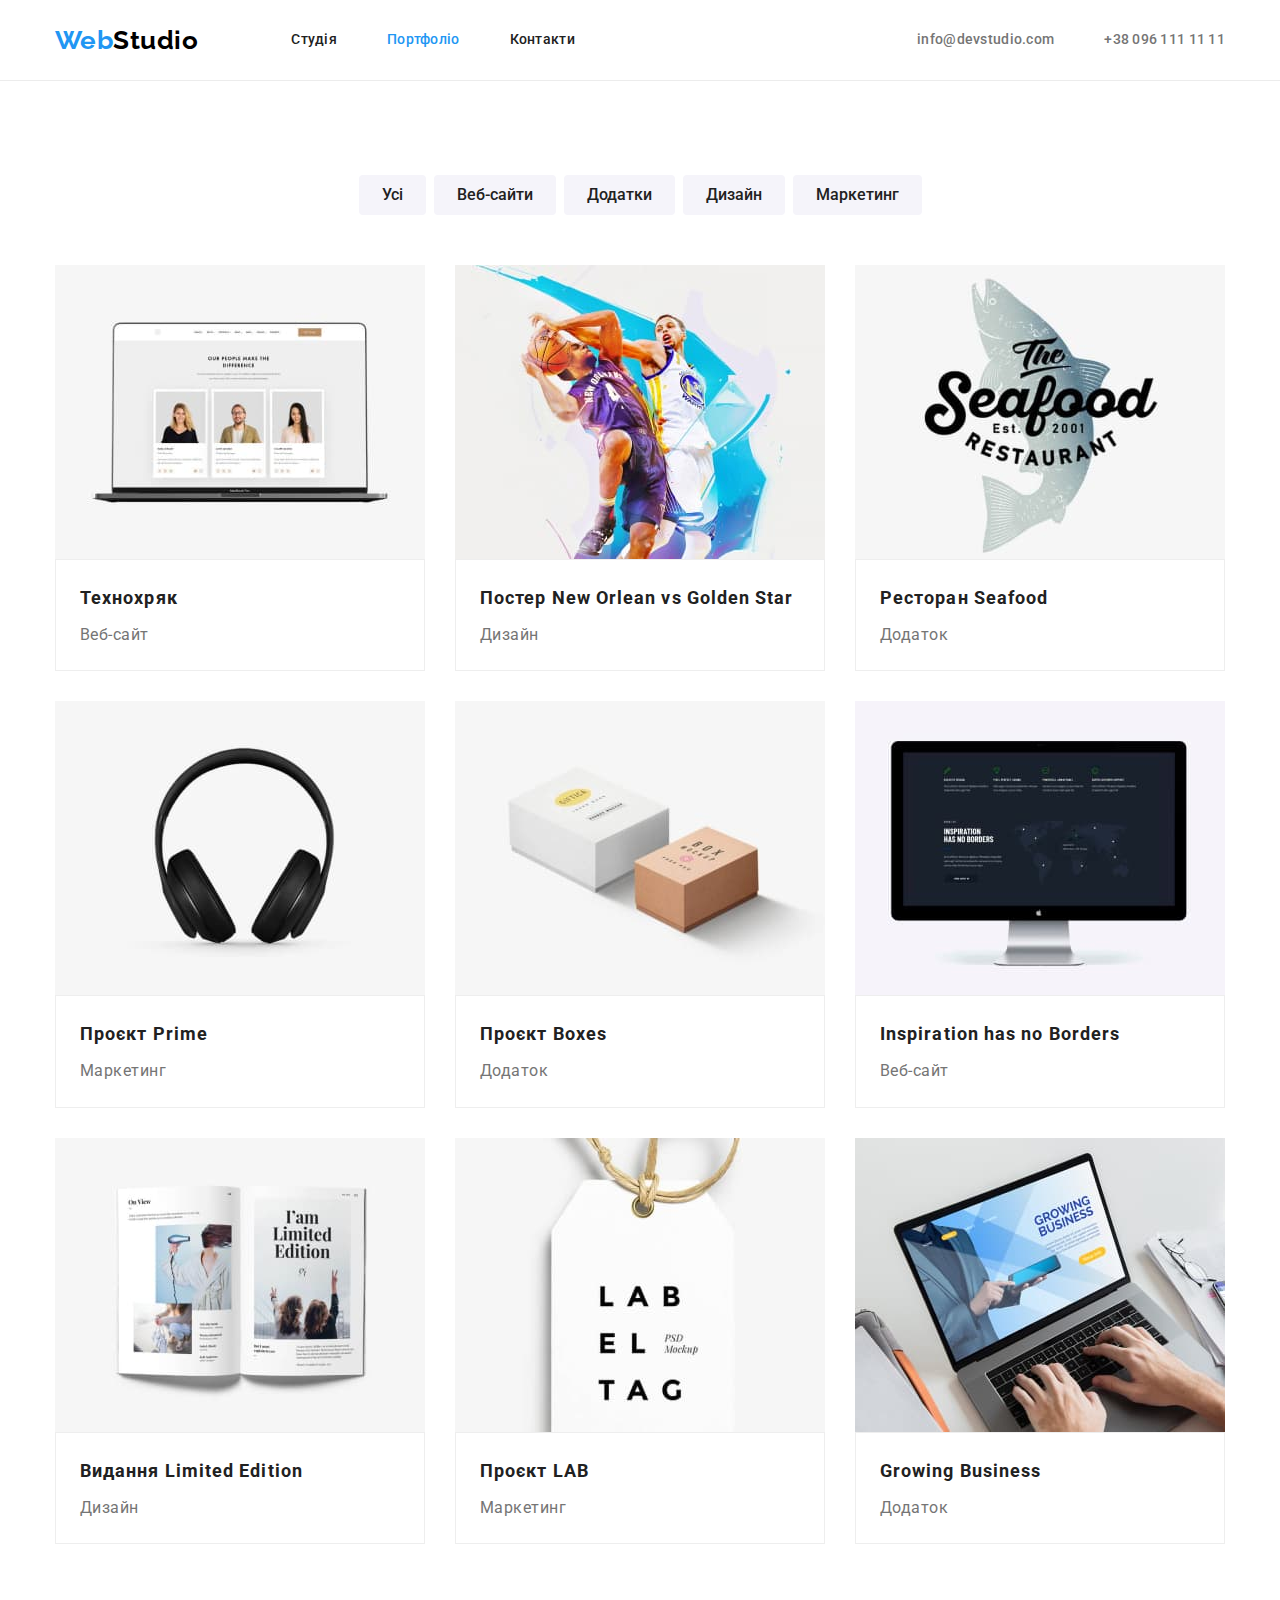
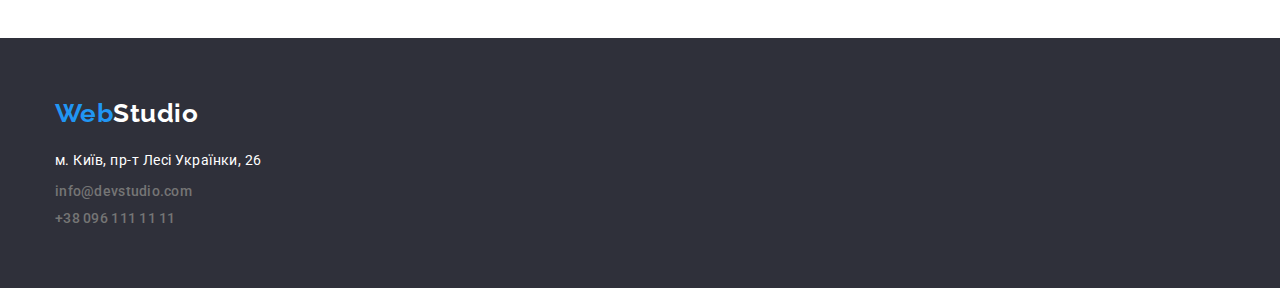
==== portfolio.html @ 9a64908c "First commit" ====
<!DOCTYPE html>
<html lang="uk">
  <head>
    <meta charset="UTF-8" />
    <meta http-equiv="X-UA-Compatible" content="IE=edge" />
    <meta name="viewport" content="width=device-width, initial-scale=1.0" />
    <title>Web Studio</title>

    <link rel="preconnect" href="https://fonts.googleapis.com" />
    <link rel="preconnect" href="https://fonts.gstatic.com" crossorigin />
    <link
      href="https://fonts.googleapis.com/css2?family=Raleway:wght@700&family=Roboto:wght@400;500;700;900&display=swap"
      rel="stylesheet"
    />
    <link
      rel="stylesheet"
      href="https://cdnjs.cloudflare.com/ajax/libs/modern-normalize/1.1.0/modern-normalize.min.css"
    />
    <link rel="stylesheet" href="./css/styles.css" />
  </head>
  <body>
    <!-- header -->
    <header class="header">
      <div class="container main-nav">
        <nav class="main-nav">
          <a class="logo head" href="./index.html">
            <span class="logo-web">Web</span><span class="logo-std">Studio</span>
          </a>
          <ul class="site-nav">
            <li class="item"><a class="link state" href="./index.html">Студія</a></li>
            <li class="item">
              <a class="link state current" href="./portfolio.html">Портфоліо</a>
            </li>
            <li class="item"><a class="link state" href="">Контакти</a></li>
          </ul>
        </nav>
        <ul class="auth-head">
          <li class="item">
            <a class="contacts state" href="mailto:info@devstudio.com">info@devstudio.com</a>
          </li>
          <li class="item">
            <a class="contacts state" href="tel:+380961111111">+38 096 111 11 11</a>
          </li>
        </ul>
      </div>
    </header>
    <main>
      <section class="portfolio section">
        <div class="container">
          <h1 class="visually-hidden">Приклади робіт</h1>
          <ul class="portfolio-btn">
            <li class="item"><button class="button" type="button">Усі</button></li>
            <li class="item"><button class="button" type="button">Веб-сайти</button></li>
            <li class="item"><button class="button" type="button">Додатки</button></li>
            <li class="item"><button class="button" type="button">Дизайн</button></li>
            <li class="item"><button class="button" type="button">Маркетинг</button></li>
          </ul>
          <ul class="projects">
            <li class="item">
              <div class="card">
                <a href="#">
                  <div class="card-thumb">
                    <img src="images/portfolio1.jpg" alt="Веб-сайт" width="370" />
                  </div>
                  <div class="card-content">
                    <h2 class="project-title">Технохряк</h2>
                    <p class="project-text">Веб-сайт</p>
                  </div></a
                >
              </div>
            </li>
            <li class="item">
              <div class="card">
                <a href="#"
                  ><div class="card-thumb">
                    <img src="images/portfolio2.jpg" alt="Дизайн" width="370" />
                  </div>
                  <div class="card-content">
                    <h2 class="project-title">Постер New Orlean vs Golden Star</h2>
                    <p class="project-text">Дизайн</p>
                  </div>
                </a>
              </div>
            </li>
            <li class="item">
              <div class="card">
                <a href="#"
                  ><div class="card-thumb">
                    <img src="images/portfolio3.jpg" alt="Додаток" width="370" />
                  </div>
                  <div class="card-content">
                    <h2 class="project-title">Ресторан Seafood</h2>
                    <p class="project-text">Додаток</p>
                  </div>
                </a>
              </div>
            </li>
            <li class="item">
              <div class="card">
                <a href="#"
                  ><div class="card-thumb">
                    <img src="images/portfolio4.jpg" alt="Маркетинг" width="370" />
                  </div>
                  <div class="card-content">
                    <h2 class="project-title">Проєкт Prime</h2>
                    <p class="project-text">Маркетинг</p>
                  </div>
                </a>
              </div>
            </li>
            <li class="item">
              <div class="card">
                <a href="#"
                  ><div class="card-thumb">
                    <img src="images/portfolio5.jpg" alt="Додаток" width="370" />
                  </div>
                  <div class="card-content">
                    <h2 class="project-title">Проєкт Boxes</h2>
                    <p class="project-text">Додаток</p>
                  </div>
                </a>
              </div>
            </li>

            <li class="item">
              <div class="card">
                <a href="#"
                  ><div class="card-thumb">
                    <img src="images/portfolio6.jpg" alt="Веб-сайт" width="370" />
                  </div>
                  <div class="card-content">
                    <h2 class="project-title">Inspiration has no Borders</h2>
                    <p class="project-text">Веб-сайт</p>
                  </div>
                </a>
              </div>
            </li>
            <li class="item">
              <div class="card">
                <a href="#"
                  ><div class="card-thumb">
                    <img src="images/portfolio7.jpg" alt="Дизайн" width="370" />
                  </div>
                  <div class="card-content">
                    <h2 class="project-title">Видання Limited Edition</h2>
                    <p class="project-text">Дизайн</p>
                  </div>
                </a>
              </div>
            </li>
            <li class="item">
              <div class="card">
                <a href="#"
                  ><div class="card-thumb">
                    <img src="images/portfolio8.jpg" alt="Маркетинг" width="370" />
                  </div>
                  <div class="card-content">
                    <h2 class="project-title">Проєкт LAB</h2>
                    <p class="project-text">Маркетинг</p>
                  </div>
                </a>
              </div>
            </li>

            <li class="item">
              <div class="card">
                <a href="#"
                  ><div class="card-thumb">
                    <img src="images/portfolio9.jpg" alt="Додаток" width="370" />
                  </div>
                  <div class="card-content">
                    <h2 class="project-title">Growing Business</h2>
                    <p class="project-text">Додаток</p>
                  </div>
                </a>
              </div>
            </li>
          </ul>
        </div>
      </section>
    </main>
    <!-- Footer -->
    <footer class="footer">
      <div class="container">
        <a class="logo foot" href="./index.html">
          <span class="logo-web">Web</span><span class="logo-std-white">Studio</span></a
        >
        <address class="adress">
          <ul>
            <li class="item">
              <a
                class="adress-street state"
                href="https://goo.gl/maps/CPtrU1FHBa2aNyZL9"
                target="_blank"
                rel="noopener noreferrer nofollow"
                >м. Київ, пр-т Лесі Українки, 26</a
              >
            </li>
            <li class="item">
              <a class="contacts state" href="mailto:info@devstudio.com">info@devstudio.com</a>
            </li>
            <li class="item">
              <a class="contacts state" href="tel:+380961111111">+38 096 111 11 11</a>
            </li>
          </ul>
        </address>
      </div>
    </footer>
  </body>
</html>
---- css/styles.css ----
:root {
  --primary-text-color: #757575;
  --title-text-color: #212121;
  --accent-color: #2196f3;
  --primary-bcg-color: #ffffff;
  --footer-bcg-color: #2f303a;
  --card-shadow: 0px 1px 3px rgba(0, 0, 0, 0.12), 0px 1px 1px rgba(0, 0, 0, 0.14),
    0px 2px 1px rgba(0, 0, 0, 0.2);
  --main-gap-layot: 30px;
}

/* default styles*/

body {
  color: var(--primary-text-color);
  background-color: var(--primary-bcg-color);
  font-family: 'Roboto', sans-serif;
  letter-spacing: 0.03em;
}

li {
  list-style-type: none;
  padding: 0;
  margin: 0;
}

.visually-hidden {
  margin: 0;

  position: absolute;
  width: 1px;
  height: 1px;
  margin: -1px;
  border: 0;
  padding: 0;

  white-space: nowrap;
  clip-path: inset(100%);
  clip: rect(0 0 0 0);
  overflow: hidden;
}

.container {
  width: 1200px;
  padding-left: 15px;
  padding-right: 15px;
  margin-left: auto;
  margin-right: auto;
}

h1,
h2,
h3,
h4,
h5,
h6,
p,
ul {
  margin: 0;
  padding: 0;
}

img {
  display: block;
  max-width: auto;
}

/* Header styles */

header {
  border-bottom: 1px solid #ececec;
}

.logo {
  display: block;
  margin-right: auto;

  font-family: 'Raleway', sans-serif;
  font-weight: 700;
  font-size: 26px;
  line-height: 1.19;
  text-decoration: none;
}

.logo.head {
  padding-top: 22px;
  padding-bottom: 22px;
}

.logo-web {
  color: var(--accent-color);
}

.logo-std {
  color: #000000;
}

.logo-std-white {
  color: #ffffff;
}

.site-nav {
  display: flex;
  margin-left: 93px;
}

.site-nav .item:not(:last-child) {
  margin-right: 50px;
}
.site-nav .link {
  display: block;
  padding-top: 32px;
  padding-bottom: 32px;

  color: var(--title-text-color);
  font-weight: 500;
  font-size: 14px;
  line-height: 1.14;
  text-decoration: none;
  letter-spacing: 0.02em;
}

.site-nav .current {
  color: var(--accent-color);
}

.icon-header {
  display: inline-block;
  width: 16px;
  height: 12px;
  margin-right: 10px;

  outline: 2px solid red;
}
.auth-head {
  display: flex;
  margin-left: auto;
}

.auth-head .contacts {
  display: block;
  padding-top: 32px;
  padding-bottom: 32px;
}

.auth-head .item + .item {
  margin-left: 50px;
}

.main-nav {
  display: flex;
  align-items: center;
}

.contacts {
  color: #757575;
  font-weight: 500;
  font-size: 14px;
  line-height: 1.14;
  text-decoration: none;
  letter-spacing: 0.02em;
}

.state:hover,
.state:focus {
  color: var(--accent-color);
}
.section {
  margin: 0 auto;
  padding-top: 94px;
  padding-bottom: 94px;
}

/* Hero styles */

.overlay {
  margin-left: auto;
  margin-right: auto;
  max-width: 1600px;
  max-height: 600px;

  background-image: linear-gradient(to right, rgba(47, 48, 58, 0.4), rgba(47, 48, 58, 0.4)),
    url(../images/hero.jpg);
  background-position: center;
  outline: 2px solid tomato;
  background-color: #2f303a;
}

.hero {
  padding: 200px 0;

  text-align: center;
}

.hero-title {
  margin: 0 auto 30px;
  max-width: 696px;

  color: #ffffff;
  font-weight: 900;
  font-size: 44px;
  line-height: 1.36;
  text-align: center;
  letter-spacing: 0.06em;
  text-transform: uppercase;
}

.main-button {
  display: inline-block;
  min-width: 216px;
  padding: 10px 32px;
  border: 1px solid transparent;
  border-radius: 4px;

  font-family: inherit;
  font-weight: 700;
  font-size: 16px;
  line-height: 1.9;
  align-items: center;
  text-align: center;
  letter-spacing: 0.06em;
  color: #ffffff;

  background-color: var(--accent-color);
  cursor: pointer;
}

.main-button:hover,
.main-button:focus,
.main-button:active {
  background-color: #188ce8;
}

/* Section feature styles */

.feature-list {
  display: flex;
  justify-content: center;
  align-items: flex-start;
}

.feature-list .item:not(:last-child) {
  margin-right: var(--main-gap-layot);
}

.feature-list .item {
  max-width: 270px;
}

.icon-feature {
  margin-bottom: 30px;

  display: flex;
  justify-content: center;
  align-items: center;
  width: 270px;
  height: 120px;
  background-color: #f5f4fa;
}

.icon-features {
  width: 70px;
  height: 70px;
}

.features-title {
  margin-top: 0;
  margin-bottom: 10px;

  color: var(--title-text-color);
  font-weight: 700;
  font-size: 14px;
  line-height: 1.14;
  text-transform: uppercase;
}

.features-text {
  margin-top: 0;
  font-weight: 400;
  font-size: 14px;
  line-height: 1.71;
}

/* Section work styles */

.work {
  padding-top: 0;
}

.work-title {
  padding-top: ;
  margin-bottom: 50px;
}

.work-list {
  display: flex;
  justify-content: space-between;
}

.work-title,
.about-title {
  margin-bottom: 50px;

  color: var(--title-text-color);
  font-weight: 700;
  font-size: 36px;
  line-height: 1.17;
  text-align: center;
}

/* Section about styles */

.about {
  background-color: #f5f4fa;
}

.about-team {
  display: flex;
}

.about-team li:last-child {
  margin-right: 0;
}

.about-team li {
  background-color: var(--primary-bcg-color);
}

.about-team li:not(:last-child) {
  margin-right: var(--main-gap-layot);
}

.team-title {
  margin-bottom: 10px;

  color: var(--title-text-color);
  font-weight: 500;
  font-size: 16px;
  line-height: 1.19;
  text-align: center;
}

.about-text {
  font-size: 16px;
  line-height: 1.19;
  text-align: center;
  margin-bottom: 16px;
}

.about-card {
  box-shadow: var(--card-shadow);
  border-bottom: 1px solid #ffffff;
  border-radius: 0px 0px 4px 4px;
}

.about-card-cont {
  padding-bottom: var(--main-gap-layot);
  padding-top: var(--main-gap-layot);
}

.thumb-icon-about {
  display: flex;
  justify-content: center;
}

.thumb-icon-about a {
  display: flex;
  justify-content: center;
  align-items: center;
  align-items: center;
  width: 44px;
  height: 44px;
  border-radius: 2px;
}

.thumb-icon-about a:not(:last-child) {
  margin-right: 10px;
}

.icon-about {
  width: 20px;
  height: 20px;
}

/* Page portfolio.html */

/* Section portfolio styles */

.portfolio-btn {
  display: flex;
  justify-content: center;

  margin-bottom: 50px;
}

.portfolio-btn .item:not(:last-child) {
  margin-right: 8px;
}

.button {
  display: inline-block;
  padding: 6px 22px;
  border-radius: 4px;
  border: 1px solid transparent;

  color: var(--title-text-color);
  background-color: #f5f4fa;
  cursor: pointer;
  font-family: inherit;
  font-weight: 500;
  font-size: 16px;
  line-height: 1.62;
  text-align: center;
}

.button:hover,
.button:focus,
.button:active {
  color: var(--primary-bcg-color);
  background-color: var(--accent-color);
}

.projects {
  margin: 0;
  padding: 0;

  display: flex;
  flex-wrap: wrap;

  margin-left: -30px;
  margin-top: -30px;
}

.projects .item {
  flex-basis: calc(100% / 3 - 30px);

  margin-left: var(--main-gap-layot);
  margin-top: var(--main-gap-layot);
}

.projects .project-title {
  color: var(--title-text-color);
  font-weight: 700;
  font-size: 18px;
  line-height: 2;
  letter-spacing: 0.06em;
}

.project-text {
  color: var(--primary-text-color);
  font-size: 16px;
  line-height: 1.9;
  margin-top: 4px;
}

.card-content {
  padding: 20px 24px;
}

.card-content {
  border: 1px solid #eeeeee;
}

.projects a {
  text-decoration: none;
}

/* Footer styles */

.footer {
  background-color: var(--footer-bcg-color);
  padding-top: 60px;
  padding-bottom: 60px;
}

.logo.foot {
  display: block;
  margin-bottom: 20px;
}

.adress {
  font-style: normal;
  letter-spacing: 0.03em;
}
.adress-street {
  margin-bottom: 9px;

  color: #ffffff;
  font-size: 14px;
  line-height: 1.71;
  text-decoration: none;
}

.adress .item:not(:last-child) {
  margin-bottom: 9px;
}
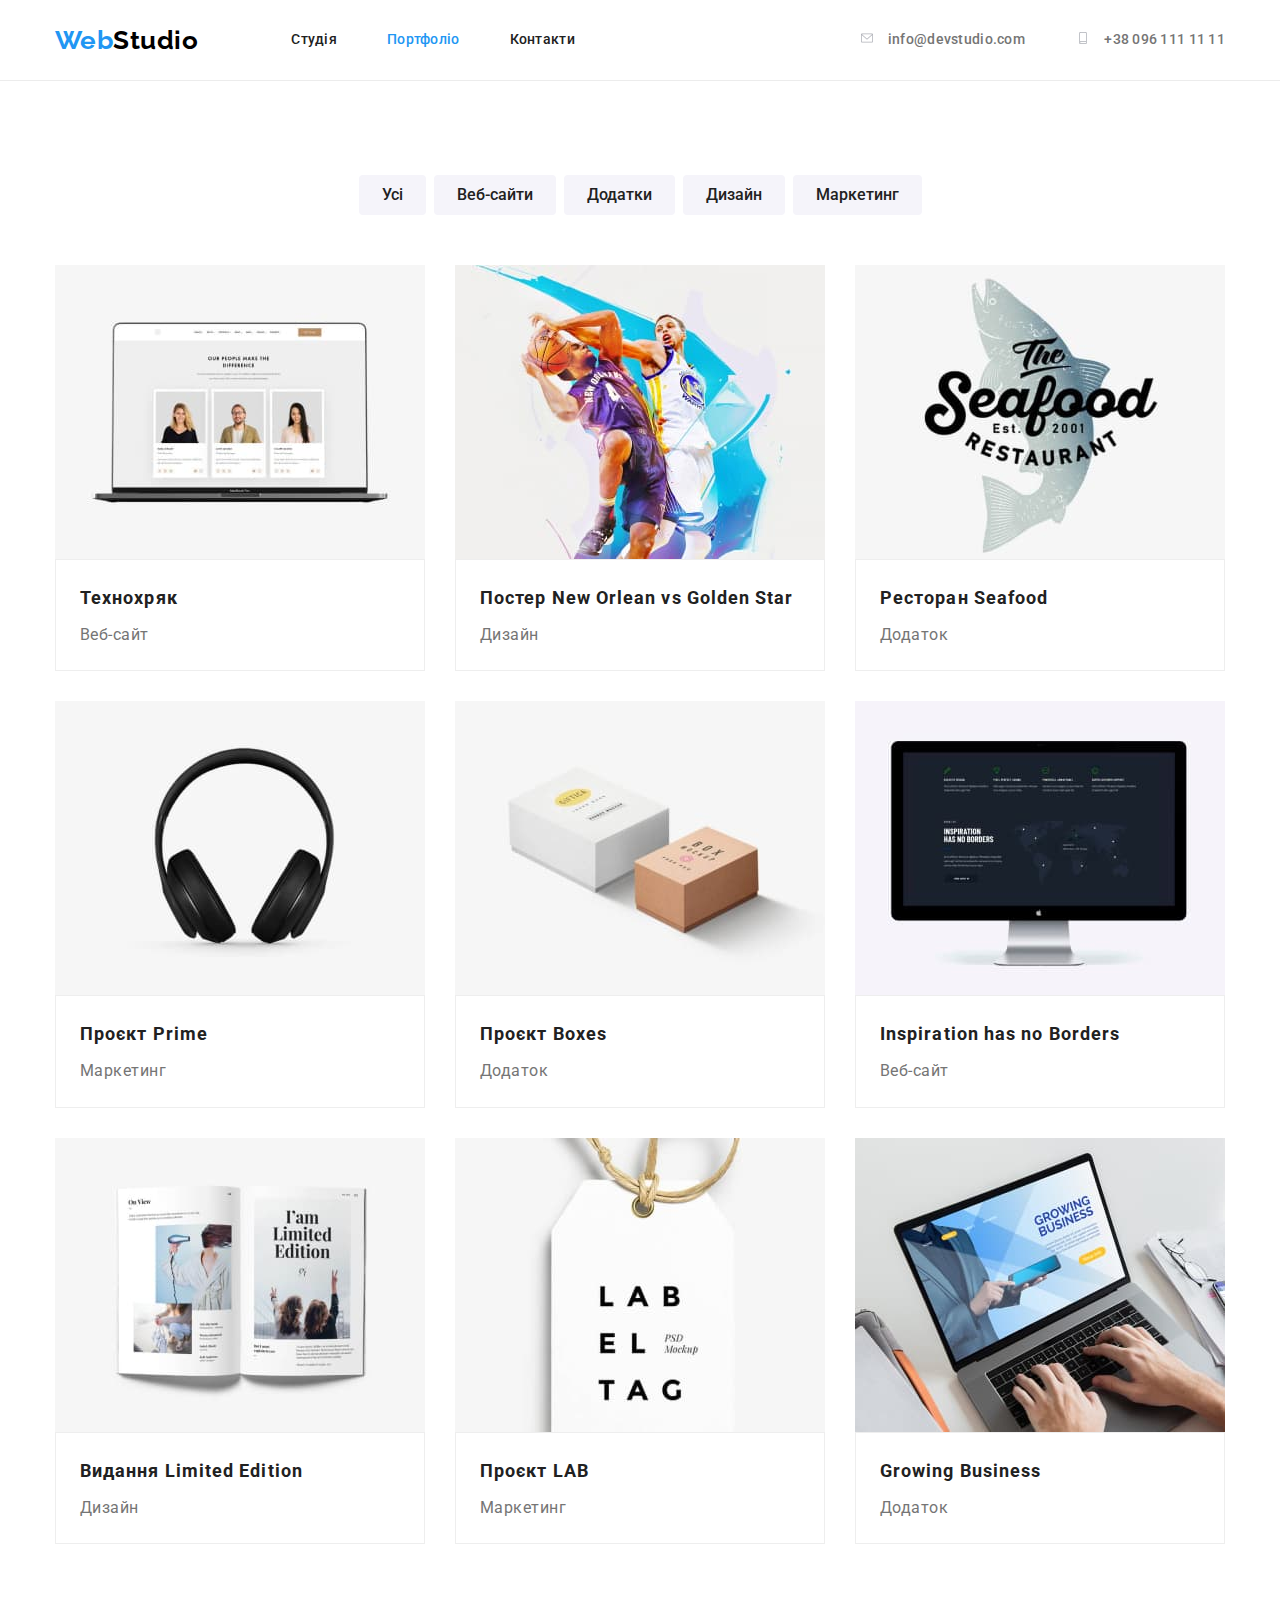
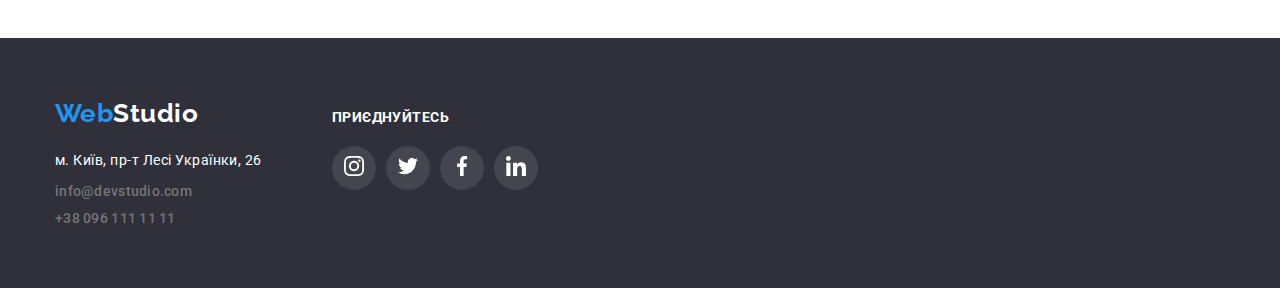
==== commit ab182af0: "update commit" ====
--- a/portfolio.html
+++ b/portfolio.html
@@ -36,10 +36,17 @@
         </nav>
         <ul class="auth-head">
           <li class="item">
-            <a class="contacts state" href="mailto:info@devstudio.com">info@devstudio.com</a>
+            <a class="contacts state" href="mailto:info@devstudio.com">
+              <svg width="16px" height="12px" class="icon-header state">
+                <use href="./images/icons-web.svg#icon-envelope"></use></svg>
+              info@devstudio.com</a>
           </li>
           <li class="item">
-            <a class="contacts state" href="tel:+380961111111">+38 096 111 11 11</a>
+            <a class="contacts state" href="tel:+380961111111">
+              <svg width="16px" height="12px" class="icon-header state">
+                <use href="./images/icons-web.svg#icon-smartphone"></use></svg>
+              +38 096 111 11 11</a
+            >
           </li>
         </ul>
       </div>
@@ -181,7 +188,8 @@
     </main>
     <!-- Footer -->
     <footer class="footer">
-      <div class="container">
+      <div class="container footer-content ">
+        <div>
         <a class="logo foot" href="./index.html">
           <span class="logo-web">Web</span><span class="logo-std-white">Studio</span></a
         >
@@ -205,6 +213,24 @@
           </ul>
         </address>
       </div>
+      <div class="social-links">
+        <p class="join-text">приєднуйтесь</p>
+          <ul class="social-icon">
+            <li class="item"><a href="#"
+              ><svg class="social-log" width="20px" height="20px">
+                <use href="./images/icons-web.svg#icon-instagram"></use></svg></a></li>
+            <li class="item"><a href="#"
+              ><svg class="social-log" width="20px" height="20px">
+                <use href="./images/icons-web.svg#icon-twitter"></use></svg></a></li>
+            <li class="item"><a href="#"
+              ><svg class="social-log" width="20px" height="20px">
+                <use href="./images/icons-web.svg#icon-facebook"></use></svg></a></li>
+            <li class="item"><a href="#"
+              ><svg class="social-log" width="20px" height="20px">
+                <use href="./images/icons-web.svg#icon-linkedin"></use></svg></a></li>
+          </div>
+        </ul>
+      </div>
     </footer>
   </body>
 </html>
--- a/css/styles.css
+++ b/css/styles.css
@@ -126,11 +126,8 @@
 
 .icon-header {
   display: inline-block;
-  width: 16px;
-  height: 12px;
   margin-right: 10px;
-
-  outline: 2px solid red;
+  fill: #afb1b8;
 }
 .auth-head {
   display: flex;
@@ -164,7 +161,9 @@
 .state:hover,
 .state:focus {
   color: var(--accent-color);
-}
+  fill: var(--accent-color);
+}
+
 .section {
   margin: 0 auto;
   padding-top: 94px;
@@ -258,11 +257,6 @@
   background-color: #f5f4fa;
 }
 
-.icon-features {
-  width: 70px;
-  height: 70px;
-}
-
 .features-title {
   margin-top: 0;
   margin-bottom: 10px;
@@ -288,7 +282,6 @@
 }
 
 .work-title {
-  padding-top: ;
   margin-bottom: 50px;
 }
 
@@ -298,7 +291,8 @@
 }
 
 .work-title,
-.about-title {
+.about-title,
+.clients-title {
   margin-bottom: 50px;
 
   color: var(--title-text-color);
@@ -367,19 +361,55 @@
   display: flex;
   justify-content: center;
   align-items: center;
-  align-items: center;
   width: 44px;
   height: 44px;
-  border-radius: 2px;
+  border-radius: 100%;
+}
+
+.thumb-icon-about a:hover,
+.thumb-icon-about a:focus {
+  background-color: var(--accent-color);
 }
 
 .thumb-icon-about a:not(:last-child) {
   margin-right: 10px;
 }
 
-.icon-about {
-  width: 20px;
-  height: 20px;
+.about-icons {
+  fill: #afb1b8;
+}
+
+.about-icons:hover,
+.about-icons:focus {
+  fill: var(--primary-bcg-color);
+}
+
+/* Section clients styles */
+.clients-list {
+  display: flex;
+  justify-content: center;
+  align-items: center;
+}
+
+.clients-list .item {
+  display: flex;
+  justify-content: center;
+  align-items: center;
+  width: 170px;
+  height: 92px;
+  border: 1px solid #afb1b8;
+  border-radius: 4px;
+  fill: #afb1b8;
+}
+
+.clients-list .item:not(:last-child) {
+  margin-right: 30px;
+}
+
+.clients-list .item:hover,
+.clients-list .item:focus {
+  fill: var(--accent-color);
+  border: 1px solid var(--accent-color);
 }
 
 /* Page portfolio.html */
@@ -418,6 +448,8 @@
 .button:active {
   color: var(--primary-bcg-color);
   background-color: var(--accent-color);
+  box-shadow: 0px 3px 1px rgba(0, 0, 0, 0.1), 0px 1px 2px rgba(0, 0, 0, 0.08),
+    0px 2px 2px rgba(0, 0, 0, 0.12);
 }
 
 .projects {
@@ -465,6 +497,11 @@
   text-decoration: none;
 }
 
+.card:hover,
+.card:focus {
+  box-shadow: var(--card-shadow);
+}
+
 /* Footer styles */
 
 .footer {
@@ -494,3 +531,52 @@
 .adress .item:not(:last-child) {
   margin-bottom: 9px;
 }
+
+.footer-content {
+  display: flex;
+  align-items: baseline;
+}
+
+.join-text {
+  margin-bottom: 20px;
+
+  color: var(--primary-bcg-color);
+  font-weight: 700;
+  font-size: 14px;
+  line-height: 1.14;
+  letter-spacing: 0.03em;
+  text-transform: uppercase;
+}
+
+.social-links {
+  margin-left: 70px;
+}
+
+.social-icon {
+  display: flex;
+  justify-content: center;
+}
+
+.social-icon .item {
+  display: flex;
+  justify-content: center;
+  align-items: center;
+  width: 44px;
+  height: 44px;
+  border-radius: 100%;
+
+  background-color: rgba(255, 255, 255, 0.1);
+}
+
+.social-icon .item:hover,
+.social-icon .item:focus {
+  background-color: var(--accent-color);
+}
+
+.social-icon .item:not(:last-child) {
+  margin-right: 10px;
+}
+
+.social-log {
+  fill: var(--primary-bcg-color);
+}
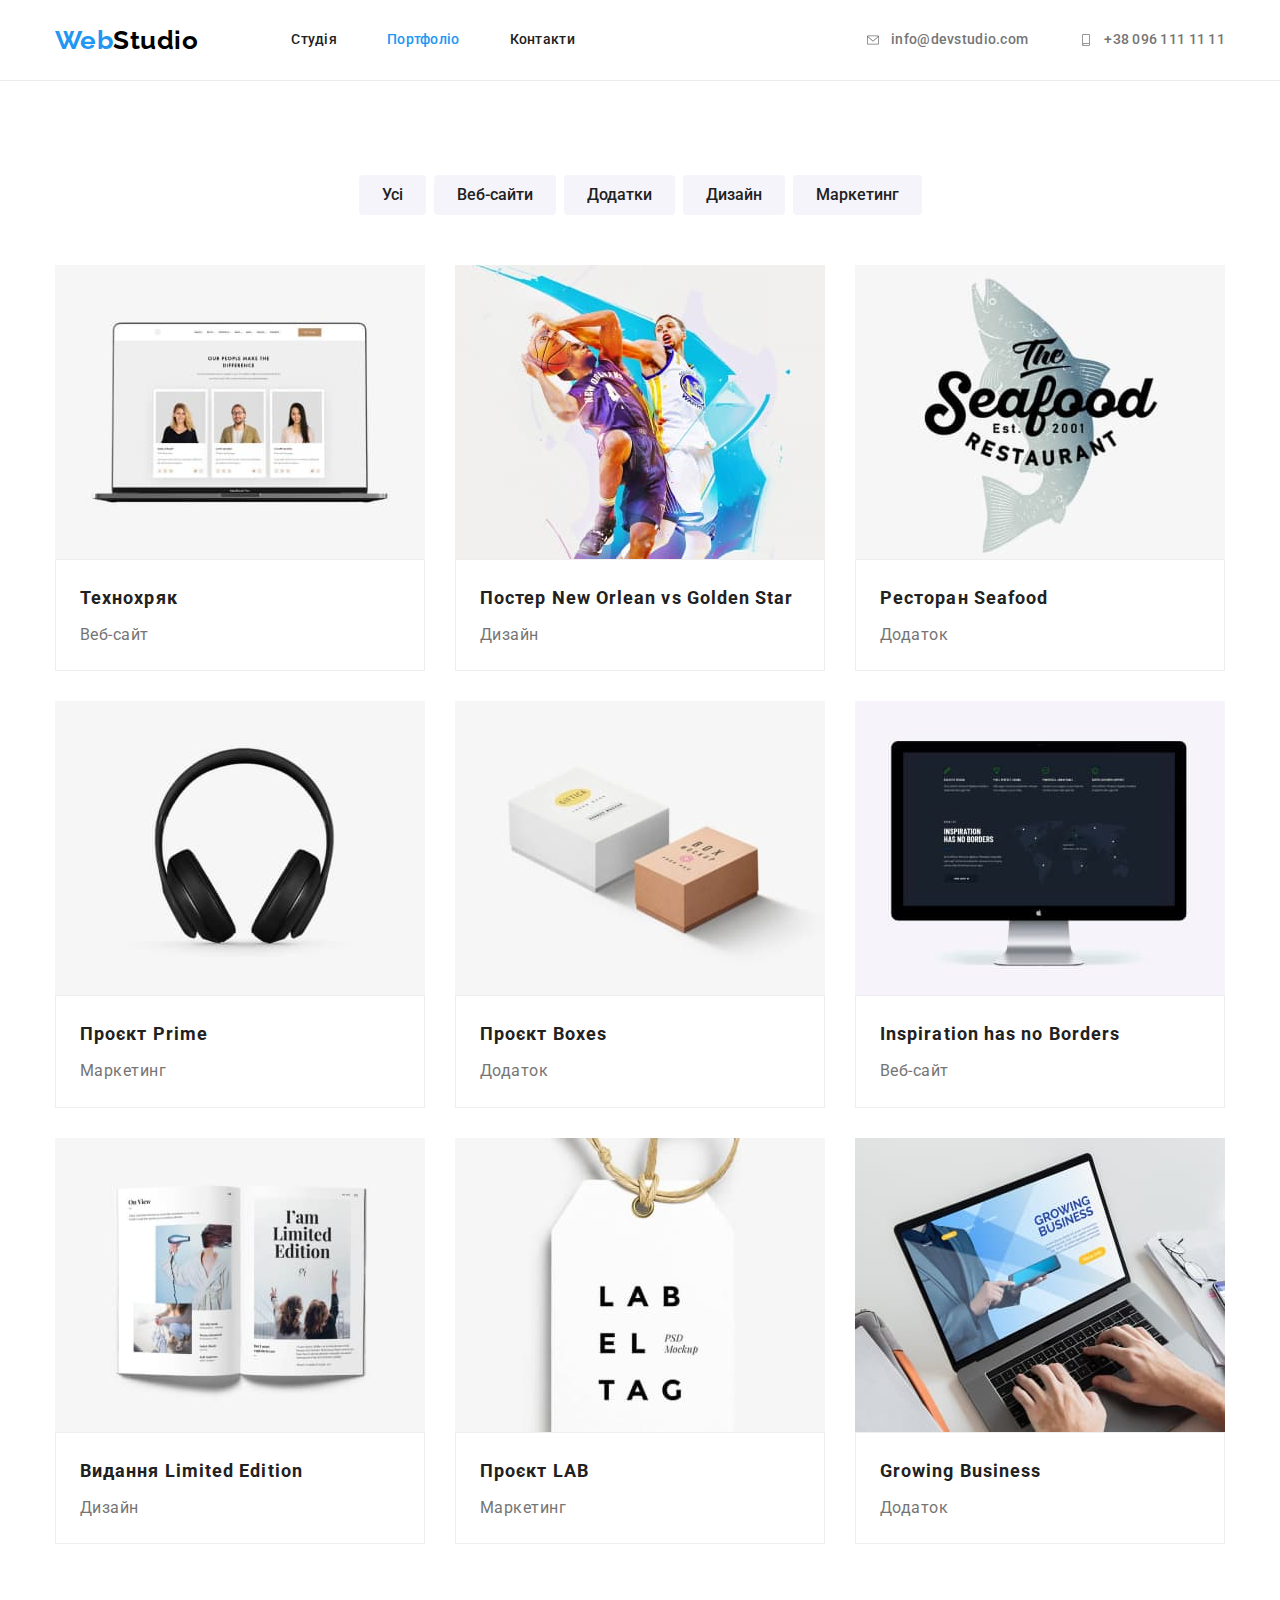
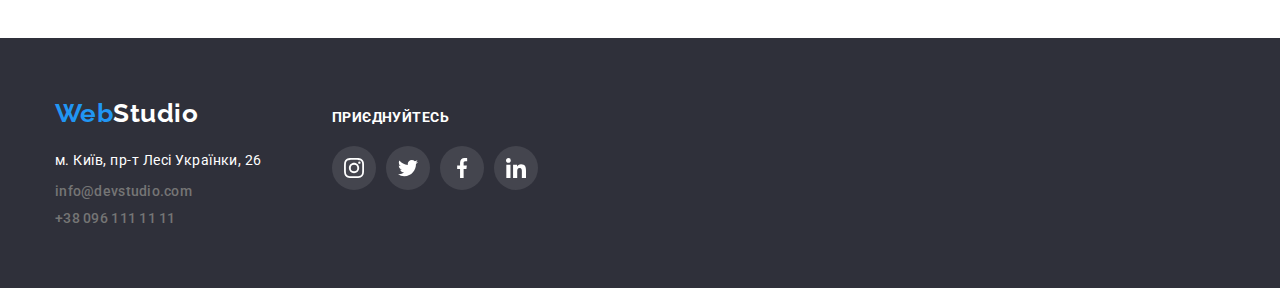
==== commit 83f11cc2: "Update commit" ====
--- a/portfolio.html
+++ b/portfolio.html
@@ -186,8 +186,8 @@
         </div>
       </section>
     </main>
-    <!-- Footer -->
-    <footer class="footer">
+     <!-- Footer -->
+     <footer class="footer">
       <div class="container footer-content ">
         <div>
         <a class="logo foot" href="./index.html">
--- a/css/styles.css
+++ b/css/styles.css
@@ -125,9 +125,10 @@
 }
 
 .icon-header {
-  display: inline-block;
+
   margin-right: 10px;
-  fill: #afb1b8;
+  fill: currentColor;
+
 }
 .auth-head {
   display: flex;
@@ -135,7 +136,8 @@
 }
 
 .auth-head .contacts {
-  display: block;
+  display: flex;
+  align-items: center;
   padding-top: 32px;
   padding-bottom: 32px;
 }
@@ -158,8 +160,9 @@
   letter-spacing: 0.02em;
 }
 
-.state:hover,
-.state:focus {
+
+.contacts:hover,
+.contacts:focus:focus {
   color: var(--accent-color);
   fill: var(--accent-color);
 }
@@ -172,22 +175,17 @@
 
 /* Hero styles */
 
-.overlay {
+
+.hero {
+  padding: 200px 0;
   margin-left: auto;
   margin-right: auto;
   max-width: 1600px;
-  max-height: 600px;
-
+  
   background-image: linear-gradient(to right, rgba(47, 48, 58, 0.4), rgba(47, 48, 58, 0.4)),
     url(../images/hero.jpg);
   background-position: center;
-  outline: 2px solid tomato;
   background-color: #2f303a;
-}
-
-.hero {
-  padding: 200px 0;
-
   text-align: center;
 }
 
@@ -355,6 +353,7 @@
 .thumb-icon-about {
   display: flex;
   justify-content: center;
+  color: var(--primary-text-color);
 }
 
 .thumb-icon-about a {
@@ -364,24 +363,24 @@
   width: 44px;
   height: 44px;
   border-radius: 100%;
-}
+  color: var(--primary-text-color);
+}
+
+
+.thumb-icon-about a:not(:last-child) {
+  margin-right: 10px;
+}
+
+.about-icons {
+  fill: currentColor;
+}
+
 
 .thumb-icon-about a:hover,
 .thumb-icon-about a:focus {
+  color: #ffffff;
   background-color: var(--accent-color);
-}
-
-.thumb-icon-about a:not(:last-child) {
-  margin-right: 10px;
-}
-
-.about-icons {
-  fill: #afb1b8;
-}
-
-.about-icons:hover,
-.about-icons:focus {
-  fill: var(--primary-bcg-color);
+  
 }
 
 /* Section clients styles */
@@ -391,23 +390,33 @@
   align-items: center;
 }
 
+
 .clients-list .item {
-  display: flex;
-  justify-content: center;
-  align-items: center;
   width: 170px;
   height: 92px;
+  display: flex;
+  justify-content: center;
+  align-items: center;
+}
+
+.clients-list .item:not(:last-child) {
+  margin-right: 30px;
+}
+
+.clients-icon {
+  width: 100%;
+  height: 100%;
+  display: flex;
+  justify-content: center;
+  align-items: center;
+
   border: 1px solid #afb1b8;
   border-radius: 4px;
   fill: #afb1b8;
 }
 
-.clients-list .item:not(:last-child) {
-  margin-right: 30px;
-}
-
-.clients-list .item:hover,
-.clients-list .item:focus {
+.clients-icon:hover,
+.clients-icon:focus {
   fill: var(--accent-color);
   border: 1px solid var(--accent-color);
 }
@@ -463,6 +472,12 @@
   margin-top: -30px;
 }
 
+.projects a {
+  width: 100%;
+  height: 100%;
+  display: block;
+}
+
 .projects .item {
   flex-basis: calc(100% / 3 - 30px);
 
@@ -497,10 +512,11 @@
   text-decoration: none;
 }
 
-.card:hover,
-.card:focus {
+.projects a:hover,
+.projects a:focus {
   box-shadow: var(--card-shadow);
 }
+
 
 /* Footer styles */
 
@@ -563,14 +579,21 @@
   align-items: center;
   width: 44px;
   height: 44px;
+}
+
+.social-icon a:hover,
+.social-icon a:focus {
+  background-color: var(--accent-color);
+}
+
+.social-icon a {
+  width: 100%;
+  height: 100%;
+  display: flex;
+  justify-content: center;
+  align-items: center;
   border-radius: 100%;
-
   background-color: rgba(255, 255, 255, 0.1);
-}
-
-.social-icon .item:hover,
-.social-icon .item:focus {
-  background-color: var(--accent-color);
 }
 
 .social-icon .item:not(:last-child) {
